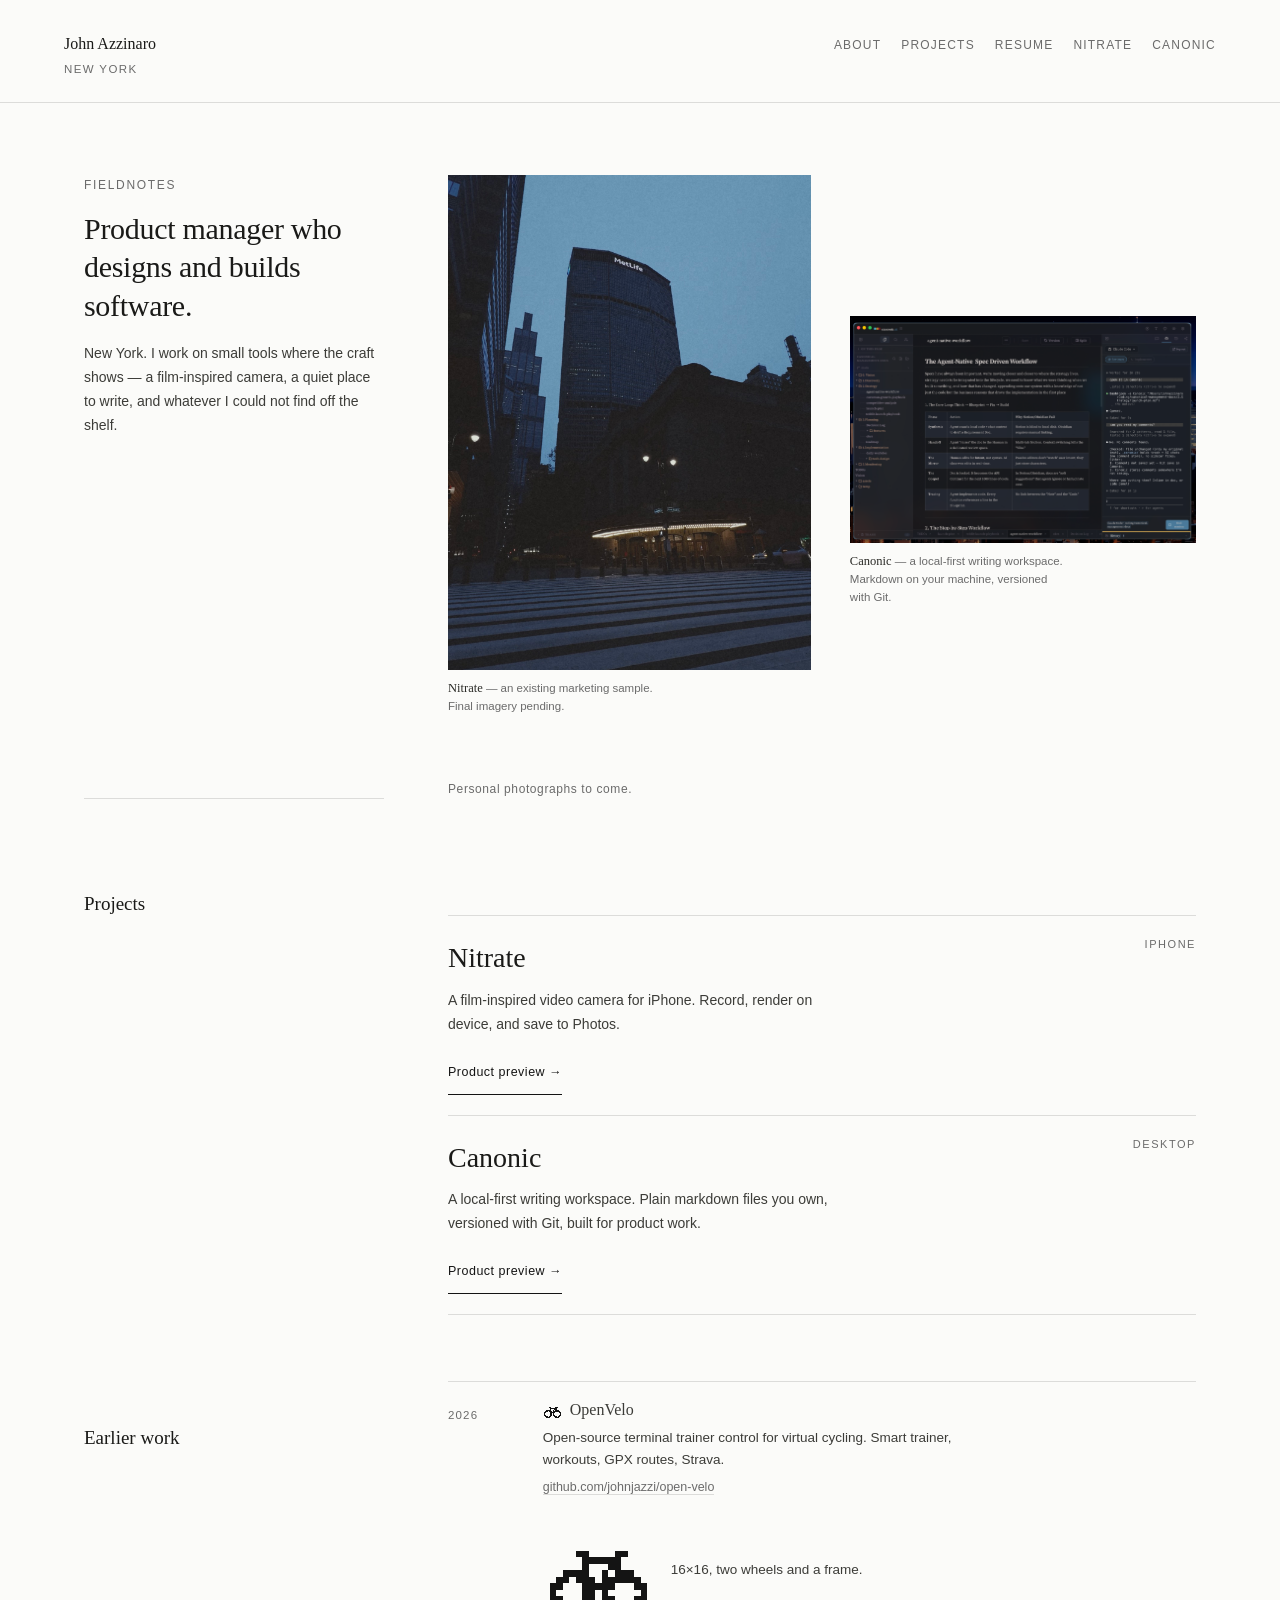
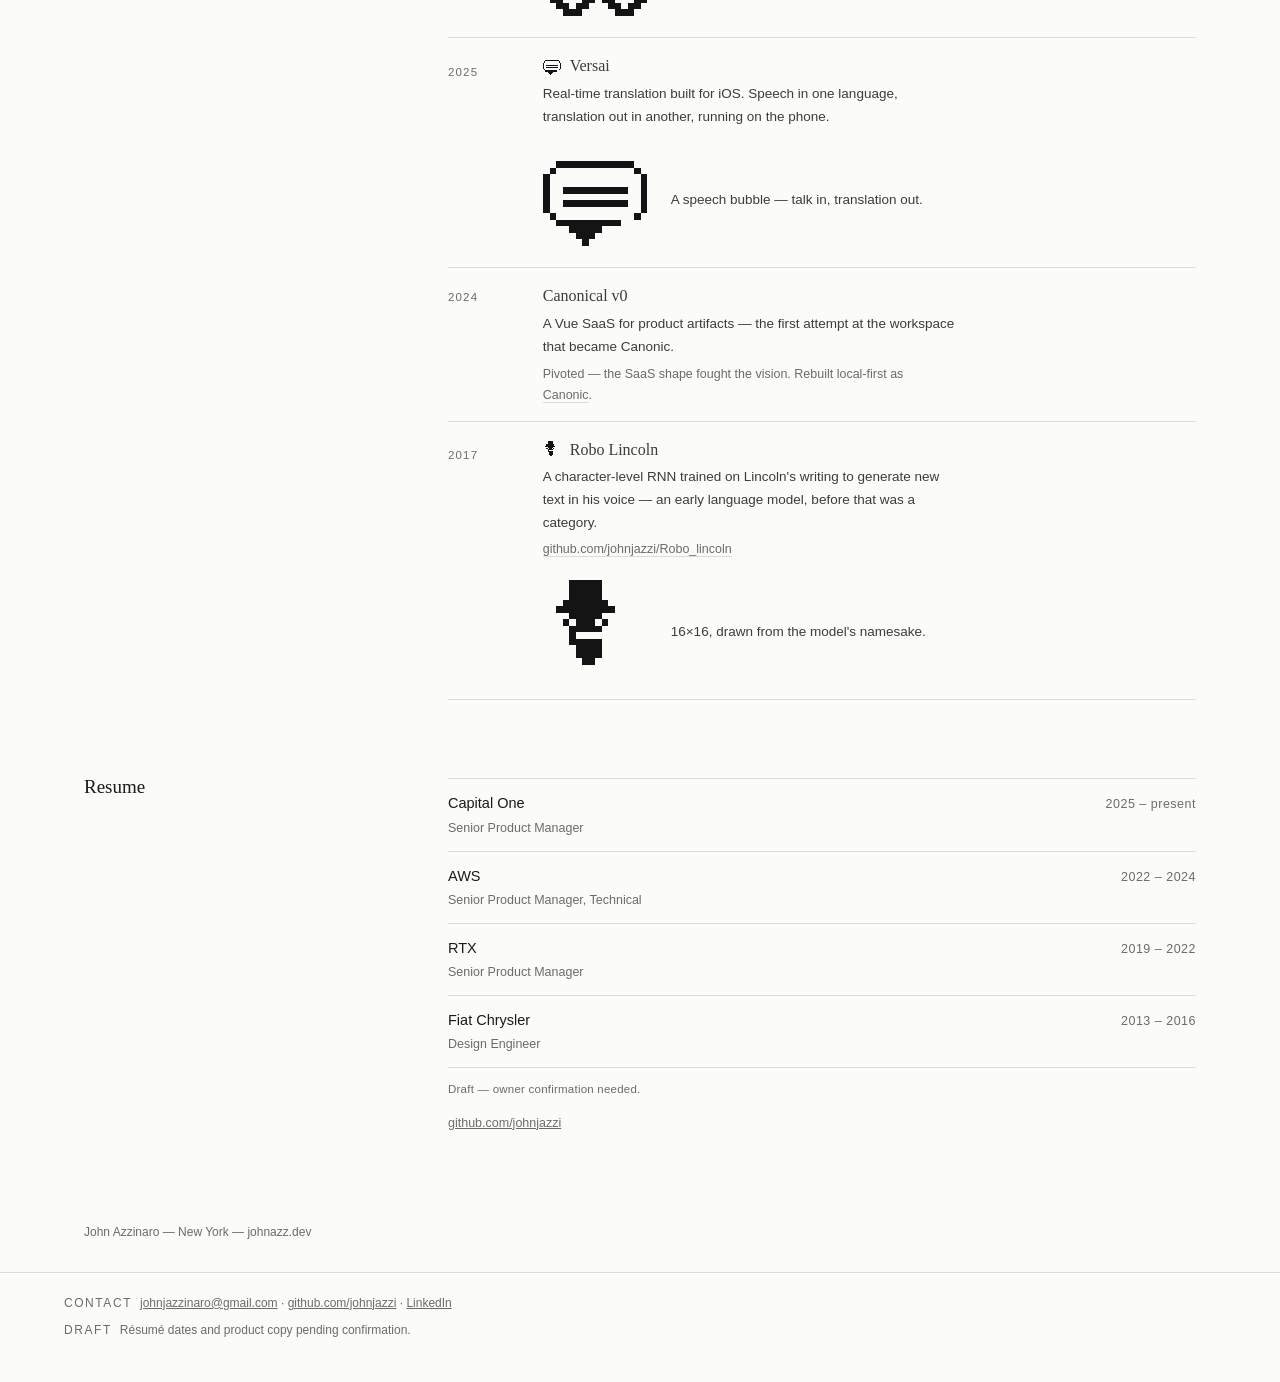
==== index.html @ 2a5fc93a "johnazz.dev: Fieldnotes portfolio site, Nitrate and Canonic pages Home page, two product pages and a" ====
<!doctype html>
<html lang="en">
<head>
<meta charset="utf-8">
<meta name="viewport" content="width=device-width, initial-scale=1">
<title>John Azzinaro — product manager who designs and builds software</title>
<meta name="description" content="Nitrate, a film-inspired camera for iPhone. Canonic, a local-first writing workspace. Selected earlier work.">
<link rel="icon" href="assets/favicon.svg" type="image/svg+xml">
<link rel="stylesheet" href="assets/site.css">
</head>
<body class="dir dir-fieldnotes">
<a class="skip" href="#main">Skip to content</a>
  <header class="bar">
    <div class="who">John Azzinaro <span>New York</span></div>
    <nav aria-label="Sections">
      <a href="#f-about">About</a>
      <a href="#f-projects">Projects</a>
      <a href="#f-resume">Resume</a>
      <a href="nitrate/">Nitrate</a>
      <a href="canonic/">Canonic</a>
    </nav>
  </header>
<main id="main">

  <div class="wrap">

    <section id="f-about">
      <div class="col">
        <div class="lede">
          <p class="place">Fieldnotes</p>
          <h1>Product manager who designs and builds software.</h1>
          <p>New York. I work on small tools where the craft shows — a film-inspired camera, a quiet place to write, and whatever I could not find off the shelf.</p>

        </div>
        <div class="spread">
          <figure>
            <img src="assets/nitrate-frame.jpg" alt="Existing Nitrate marketing sample">
            <figcaption><b>Nitrate</b> — an existing marketing sample. Final imagery pending.</figcaption>
          </figure>
          <figure class="fig-fat">
            <img src="assets/canonic.png" alt="Canonic, a local-first writing workspace">
            <figcaption><b>Canonic</b> — a local-first writing workspace. Markdown on your machine, versioned with Git.</figcaption>
          </figure>
        </div>
        <div class="rule"></div>
        <p style="font-size:12px;letter-spacing:.05em;color:var(--muted);margin:0">Personal photographs to come.</p>
      </div>
    </section>

    <section id="f-projects">
      <div class="col">
        <div class="lede"><h2>Projects</h2></div>
        <div class="proj">
          <article>
            <div>
              <h3>Nitrate</h3>
              <p>A film-inspired video camera for iPhone. Record, render on device, and save to Photos.</p>
              <a class="more" href="nitrate/">Product preview →</a>
            </div>
            <span class="tag">iPhone</span>
          </article>
          <article>
            <div>
              <h3>Canonic</h3>
              <p>A local-first writing workspace. Plain markdown files you own, versioned with Git, built for product work.</p>
              <a class="more" href="canonic/">Product preview →</a>
            </div>
            <span class="tag">Desktop</span>
          </article>
        </div>

        <h3 style="font-family:var(--serif);font-weight:400;font-size:19px;margin:44px 0 4px">Earlier work</h3>
        <ul class="work">
          <li>
            <span class="yr">2026</span>
            <div>
              <p class="nm"><img src="assets/openvelo-16bit.svg" alt="" aria-hidden="true">OpenVelo</p>
              <p>Open-source terminal trainer control for virtual cycling. Smart trainer, workouts, GPX routes, Strava.</p>
              <p class="note"><a href="https://github.com/johnjazzi/open-velo">github.com/johnjazzi/open-velo</a></p>
              <div class="glyph">
                <img src="assets/openvelo-16bit.svg" alt="16-bit bicycle mark: two pixel-art wheels joined by a frame">
                <p>16×16, two wheels and a frame.</p>
              </div>
            </div>
          </li>
          <li>
            <span class="yr">2025</span>
            <div>
              <p class="nm"><img src="assets/versai-bubble.svg" alt="" aria-hidden="true">Versai</p>
              <p>Real-time translation built for iOS. Speech in one language, translation out in another, running on the phone.</p>
              <div class="glyph">
                <img src="assets/versai-bubble.svg" alt="Speech bubble mark with two lines of text inside">
                <p>A speech bubble — talk in, translation out.</p>
              </div>
            </div>
          </li>
          <li>
            <span class="yr">2024</span>
            <div>
              <p class="nm">Canonical v0</p>
              <p>A Vue SaaS for product artifacts — the first attempt at the workspace that became Canonic.</p>
              <p class="note"><em class="pivot">Pivoted</em> — the SaaS shape fought the vision. Rebuilt local-first as <a href="canonic/">Canonic</a>.</p>
            </div>
          </li>
          <li>
            <span class="yr">2017</span>
            <div>
              <p class="nm"><img src="assets/lincoln-8bit.svg" alt="" aria-hidden="true">Robo Lincoln</p>
              <p>A character-level RNN trained on Lincoln's writing to generate new text in his voice — an early language model, before that was a category.</p>
              <p class="note"><a href="https://github.com/johnjazzi/Robo_lincoln">github.com/johnjazzi/Robo_lincoln</a></p>
              <div class="glyph">
                <img src="assets/lincoln-8bit.svg" alt="8-bit portrait mark: a bearded man in a stovepipe hat">
                <p>16×16, drawn from the model's namesake.</p>
              </div>
            </div>
          </li>
        </ul>
      </div>
    </section>

    <section id="f-resume">
      <div class="col">
        <div class="lede"><h2>Resume</h2></div>
        <div>
          <ul class="roles">
            <li><span>Capital One<em>Senior Product Manager</em></span><span class="yr">2025 – present</span></li>
            <li><span>AWS<em>Senior Product Manager, Technical</em></span><span class="yr">2022 – 2024</span></li>
            <li><span>RTX<em>Senior Product Manager</em></span><span class="yr">2019 – 2022</span></li>
            <li><span>Fiat Chrysler<em>Design Engineer</em></span><span class="yr">2013 – 2016</span></li>
          </ul>
          <p class="draft">Draft — owner confirmation needed.</p>
          <p style="font-size:12.5px;margin:14px 0 0"><a href="https://github.com/johnjazzi" style="color:var(--muted)">github.com/johnjazzi</a></p>
        </div>
      </div>
    </section>

    <div class="tail">John Azzinaro — New York — johnazz.dev</div>
  </div>
</div>


</main>

<footer class="site-foot">
  <p style="margin:0 0 6px"><span class="k">Contact</span><a href="mailto:johnjazzinaro@gmail.com">johnjazzinaro@gmail.com</a> · <a href="https://github.com/johnjazzi">github.com/johnjazzi</a> · <a href="https://www.linkedin.com/in/john-azzinaro-6a1a6b59/">LinkedIn</a></p>
  <p style="margin:0"><span class="k">Draft</span>Résumé dates and product copy pending confirmation.</p>
</footer>
</body>
</html>
---- assets/site.css ----
section[id]{scroll-margin-top:130px}
@media(min-width:641px){section[id]{scroll-margin-top:80px}}
/* ============================================================
   johnazz.dev — DESIGN STUDY (local exploration, not production)
   Three distinct compositions: index / fieldnotes / studio
   ============================================================ */
:root{
  --ink:#141414; --muted:#6b6b6b; --faint:#9a9a9a; --rule:#dcdcda;
  --paper:#fbfbf9; --paper-pure:#ffffff;
  --sans:"Helvetica Neue",Helvetica,Arial,sans-serif;
  --serif:Georgia,"Times New Roman",serif;
  --pad:clamp(20px,5vw,72px);
}
*{box-sizing:border-box}
html{-webkit-text-size-adjust:100%}
body{margin:0;color:var(--ink);background:var(--paper-pure);
  font-family:var(--sans);font-size:16px;line-height:1.6}
a{color:inherit}
img{max-width:100%;display:block}
:focus-visible{outline:2px solid var(--ink);outline-offset:3px;border-radius:1px}
.skip{position:absolute;left:-9999px}
.skip:focus{left:12px;top:12px;background:#fff;padding:10px 14px;z-index:200}
@media(max-width:640px){.help .cols{grid-template-columns:1fr}}
/* ============================================================
   DIRECTION 2 — FIELDNOTES  (asymmetric editorial spread) — DEFAULT
   ============================================================ */
.dir-fieldnotes{background:var(--paper);font-family:var(--sans);color:#1a1a18}
.dir-fieldnotes .bar{display:flex;align-items:baseline;gap:20px;flex-wrap:wrap;
  padding:24px var(--pad);border-bottom:1px solid var(--rule)}
.dir-fieldnotes .bar .who{font-family:var(--serif);font-size:16px}
.dir-fieldnotes .bar .who span{font-family:var(--sans);font-size:11.5px;letter-spacing:.12em;
  text-transform:uppercase;color:var(--muted);display:block;margin-top:3px}
.dir-fieldnotes .bar nav{margin-left:auto;display:flex;gap:20px;font-size:12px;
  letter-spacing:.1em;text-transform:uppercase}
.dir-fieldnotes .bar nav a{text-decoration:none;color:var(--muted);min-height:44px;
  display:inline-flex;align-items:center}
.dir-fieldnotes .bar nav a:hover{color:var(--ink)}
.dir-fieldnotes .wrap{max-width:1240px;margin:0 auto;padding:0 var(--pad)}
.dir-fieldnotes section{padding:clamp(46px,8vh,96px) 0 0}
.dir-fieldnotes .col{display:grid;grid-template-columns:minmax(210px,300px) 1fr;gap:clamp(28px,5vw,72px)}
.dir-fieldnotes .lede{position:sticky;top:70px;align-self:start}
.dir-fieldnotes .lede h1{font-family:var(--serif);font-weight:400;font-size:clamp(22px,2.4vw,30px);
  line-height:1.28;margin:0 0 16px;letter-spacing:-.01em}
.dir-fieldnotes .lede p{font-size:14px;line-height:1.72;color:#3c3c38;margin:0 0 14px}
.dir-fieldnotes .lede .place{font-size:12px;letter-spacing:.14em;text-transform:uppercase;color:var(--muted)}
.dir-fieldnotes h2{font-family:var(--serif);font-weight:400;font-size:19px;margin:0 0 4px}
.dir-fieldnotes .rule{height:1px;background:var(--rule);margin:18px 0}
.dir-fieldnotes .spread{display:grid;grid-template-columns:1.05fr 1fr;
  gap:clamp(18px,3vw,44px);align-items:start}
.dir-fieldnotes figure{margin:0}
.dir-fieldnotes figcaption{font-size:11.5px;line-height:1.55;color:var(--muted);margin-top:9px;
  max-width:34ch}
.dir-fieldnotes figcaption b{color:#2a2a26;font-weight:500;font-family:var(--serif);font-size:12.5px}
.dir-fieldnotes .fig-fat{margin-top:clamp(60px,11vw,150px)}
.dir-fieldnotes .proj{margin-top:26px}
.dir-fieldnotes .proj article{display:grid;grid-template-columns:1fr auto;gap:24px;
  padding:20px 0;border-top:1px solid var(--rule);align-items:start}
.dir-fieldnotes .proj article:last-child{border-bottom:1px solid var(--rule)}
.dir-fieldnotes .proj h3{font-family:var(--serif);font-weight:400;font-size:clamp(20px,2.6vw,28px);
  margin:0 0 8px}
.dir-fieldnotes .proj p{margin:0;font-size:14px;line-height:1.7;color:#3c3c38;max-width:52ch}
.dir-fieldnotes .proj .tag{font-size:11px;letter-spacing:.14em;text-transform:uppercase;
  color:var(--muted);white-space:nowrap}
.dir-fieldnotes .proj a.more{display:inline-flex;align-items:center;gap:7px;margin-top:14px;
  font-size:12.5px;letter-spacing:.04em;text-decoration:none;color:var(--ink);
  border-bottom:1px solid var(--ink);min-height:44px}
/* earlier work: dated index with a hairline spine */
.dir-fieldnotes .work{margin:2px 0 0;padding:0;list-style:none}
.dir-fieldnotes .work li{display:grid;grid-template-columns:64px 1fr;gap:clamp(16px,2.4vw,34px);
  padding:15px 0;border-top:1px solid var(--rule);align-items:baseline}
.dir-fieldnotes .work li:last-child{border-bottom:1px solid var(--rule)}
.dir-fieldnotes .work .yr{font-size:11.5px;letter-spacing:.1em;color:var(--muted);
  text-transform:uppercase;padding-top:2px}
.dir-fieldnotes .work .nm{font-family:var(--serif);font-size:16px;margin:0 0 3px;display:flex;
  align-items:center;gap:9px}
.dir-fieldnotes .work .nm img{width:18px;height:18px;image-rendering:pixelated}
/* one pixel glyph per project that has one, at full size inside its own entry */
.dir-fieldnotes .glyph{display:grid;grid-template-columns:104px 1fr;gap:14px 24px;
  align-items:center;margin:20px 0 0}
.dir-fieldnotes .glyph img{width:104px;height:104px;image-rendering:pixelated}
.dir-fieldnotes .glyph p{margin:0;font-size:12.5px;line-height:1.7;color:var(--muted);max-width:34ch}
.dir-fieldnotes .work p{margin:0;font-size:13.5px;line-height:1.68;color:#3c3c38;max-width:56ch}
.dir-fieldnotes .work .note{font-size:12.5px;color:var(--muted);margin-top:5px}
.dir-fieldnotes .work a{color:var(--muted);text-decoration:none;border-bottom:1px solid var(--rule)}
.dir-fieldnotes .work a:hover{color:var(--ink)}
.dir-fieldnotes .work em.pivot{font-style:normal;color:var(--muted)}
.dir-fieldnotes .roles{margin:6px 0 0;padding:0;list-style:none}
.dir-fieldnotes .roles li{display:grid;grid-template-columns:1fr auto;gap:20px;padding:13px 0;
  border-top:1px solid var(--rule);align-items:baseline;font-size:14.5px}
.dir-fieldnotes .roles li:last-child{border-bottom:1px solid var(--rule)}
.dir-fieldnotes .roles .yr{font-size:12.5px;color:var(--muted);letter-spacing:.04em}
.dir-fieldnotes .roles em{font-style:normal;color:var(--muted);font-size:12.5px;display:block;margin-top:2px}
.dir-fieldnotes .draft{font-size:11.5px;color:var(--muted);margin-top:12px;letter-spacing:.02em}
.dir-fieldnotes .tail{padding:clamp(56px,10vh,110px) 0 30px;font-size:12px;color:var(--muted)}
@media(max-width:900px){
  .dir-fieldnotes .col{grid-template-columns:1fr}
  .dir-fieldnotes .lede{position:static}
  .dir-fieldnotes .spread{grid-template-columns:1fr}
  .dir-fieldnotes .fig-fat{margin-top:24px}
}
@media(max-width:640px){
  .dir-studio .row .peek{display:none}
  .dir-studio .mobpeek{display:block;width:min(62%,220px);margin-top:16px;
    box-shadow:0 4px 18px rgba(0,0,0,.14)}
}
/* ============================================================
   PRODUCT PREVIEW VIEWS  (/nitrate, /canonic)
   ============================================================ */
#preview{display:none}
body.previewing #sitewrap{display:none}
body.previewing #preview{display:block}
.pv-banner{background:#141414;color:#fff;font-size:12px;letter-spacing:.06em;
  padding:10px var(--pad);display:flex;gap:16px;flex-wrap:wrap;align-items:center}
.pv-banner .lab{background:#fff;color:#000;font-size:10.5px;letter-spacing:.14em;
  text-transform:uppercase;padding:3px 8px;border-radius:2px;font-weight:700}
.pv-banner a{color:#fff;text-decoration:underline;min-height:44px;display:inline-flex;align-items:center}
.pv-wrap{max-width:1080px;margin:0 auto;padding:clamp(30px,7vh,80px) var(--pad) 60px}
.pv-wrap h1{font-size:clamp(28px,4.4vw,52px);line-height:1.06;font-weight:700;margin:0 0 10px;
  letter-spacing:-.02em}
.pv-wrap .sub{font-size:16px;color:#555;margin:0 0 30px;max-width:58ch;line-height:1.6}
.pv-vs{font-family:ui-monospace,Menlo,monospace;font-size:12px;color:#777;margin-bottom:26px}
.pv-shots{display:grid;gap:clamp(20px,3vw,36px);align-items:start}
.pv-shots.two{grid-template-columns:1fr 1fr}
.pv-shots figure{margin:0}
.pv-shots img{border:1px solid var(--rule);background:#fff}
.pv-shots figcaption{font-size:12px;color:var(--muted);margin-top:9px;line-height:1.6}
.pv-note{margin-top:34px;border-top:1px solid var(--rule);padding-top:16px;
  font-size:13px;color:#444;line-height:1.7;max-width:60ch}
.pv-note b{font-weight:600}
.pv-back{margin-top:40px;font-size:13px}
.pv-back a{text-decoration:underline;min-height:44px;display:inline-flex;align-items:center}
@media(max-width:700px){.pv-shots.two{grid-template-columns:1fr}}
@media(prefers-reduced-motion:reduce){
  *{transition:none!important;animation:none!important}
}
/* ---- site shell (not part of the study) ---------------------------------- */
*{box-sizing:border-box}
html{-webkit-text-size-adjust:100%}
body{margin:0;background:var(--paper);color:#1a1a18;
  font-family:var(--sans);font-size:16px;line-height:1.6}
a{color:inherit}
img{max-width:100%;display:block}
:focus-visible{outline:2px solid var(--ink);outline-offset:3px;border-radius:1px}
.skip{position:absolute;left:-9999px}
.skip:focus{left:12px;top:12px;background:#fff;padding:10px 14px;z-index:200}
.dir-fieldnotes .bar nav a[aria-current="page"]{color:var(--ink);
  text-decoration:underline;text-underline-offset:5px}
.pv-wrap{max-width:1080px;margin:0 auto;padding:clamp(30px,7vh,80px) var(--pad) 60px}
.pv-wrap h2{font-family:var(--serif);font-weight:400;font-size:19px;margin:26px 0 4px}
.pv-wrap p{max-width:62ch}
.pv-cta{display:inline-flex;align-items:center;min-height:44px;font-size:13px;
  text-decoration:none;border-bottom:1px solid var(--ink)}
.product-foot{border-top:1px solid var(--rule);margin-top:56px;padding-top:18px;
  font-size:12px;color:var(--muted)}
.site-foot{border-top:1px solid var(--rule);padding:20px var(--pad) 40px;
  font-size:12px;color:var(--muted);line-height:1.8}
.site-foot .k{letter-spacing:.13em;text-transform:uppercase;margin-right:8px}
.site-foot a{color:var(--muted)}
.site-foot a:hover{color:var(--ink)}
/* the site nav carries two more links than the study's did: let it wrap under
   the name on narrow screens instead of pushing past the viewport */
@media(max-width:640px){
  .dir-fieldnotes .bar{padding-top:18px}
  .dir-fieldnotes .bar nav{margin-left:0;width:100%;flex-wrap:wrap;gap:8px 16px}
}
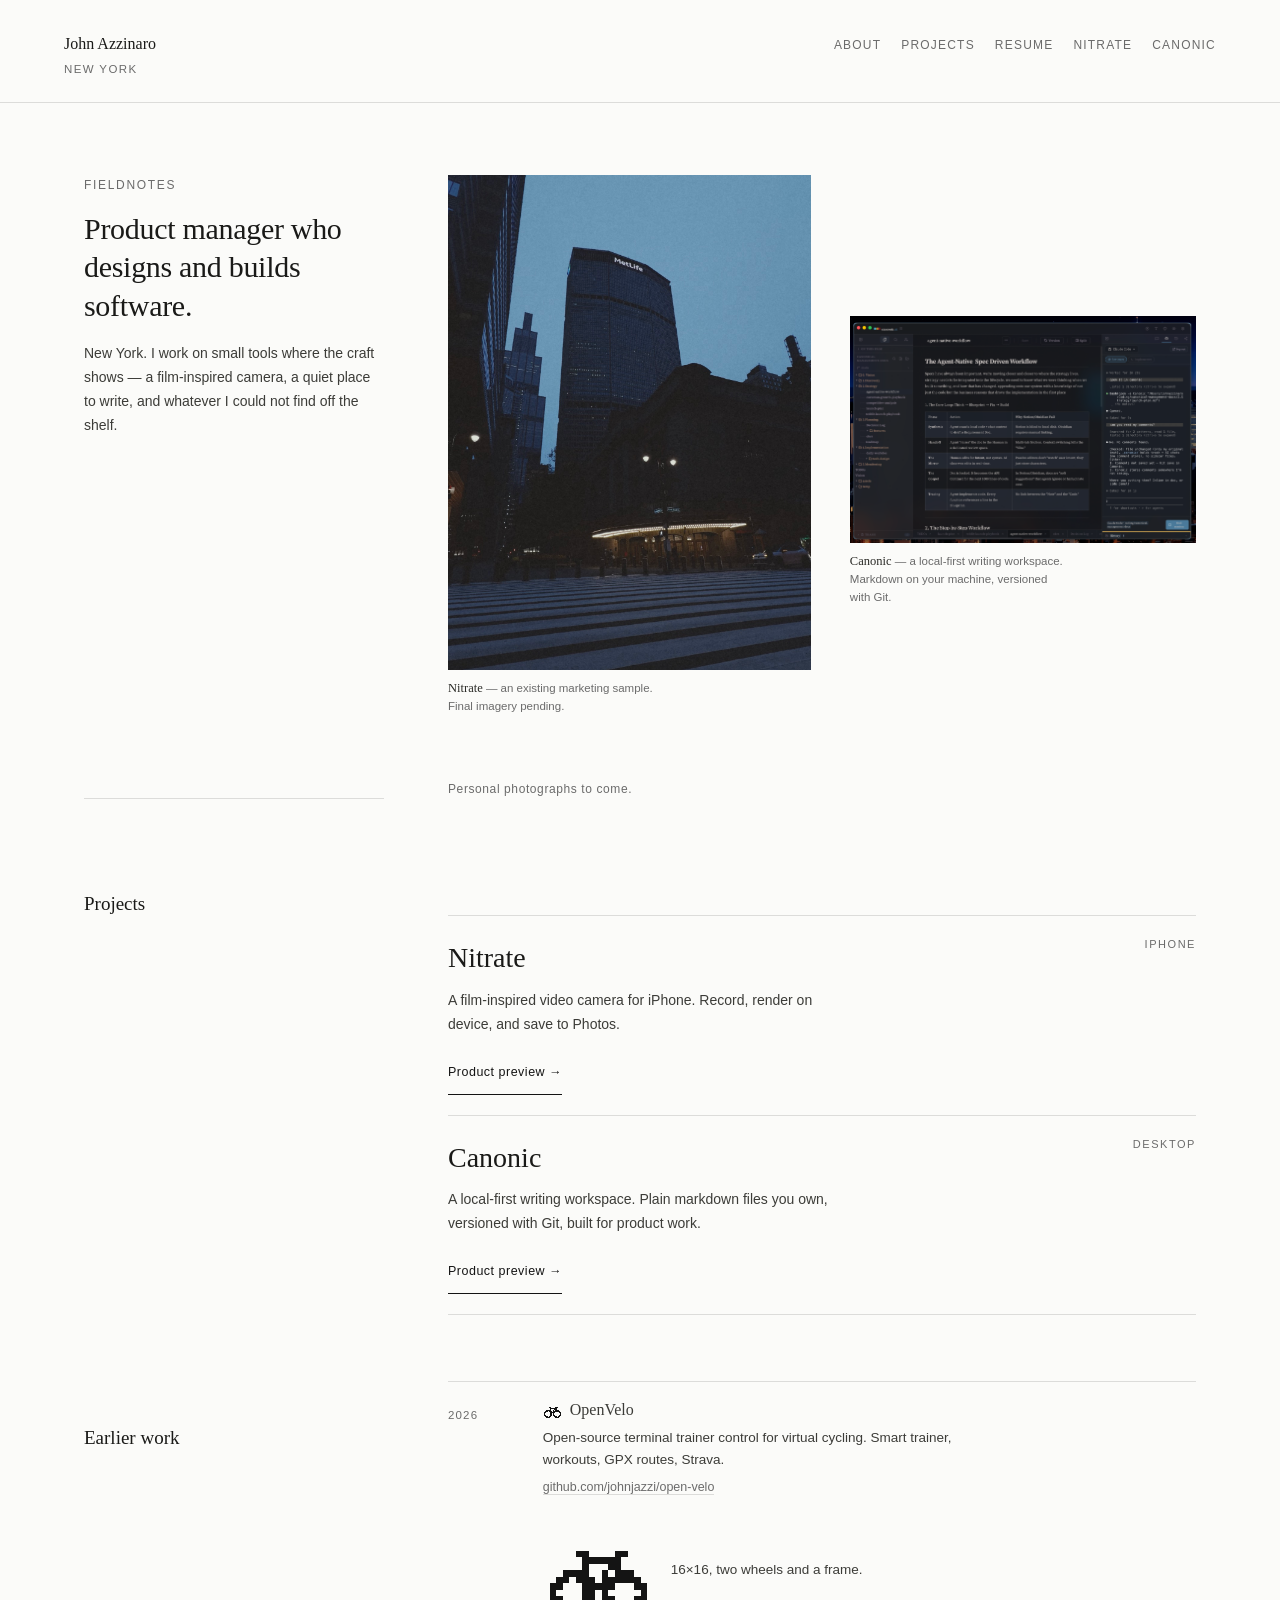
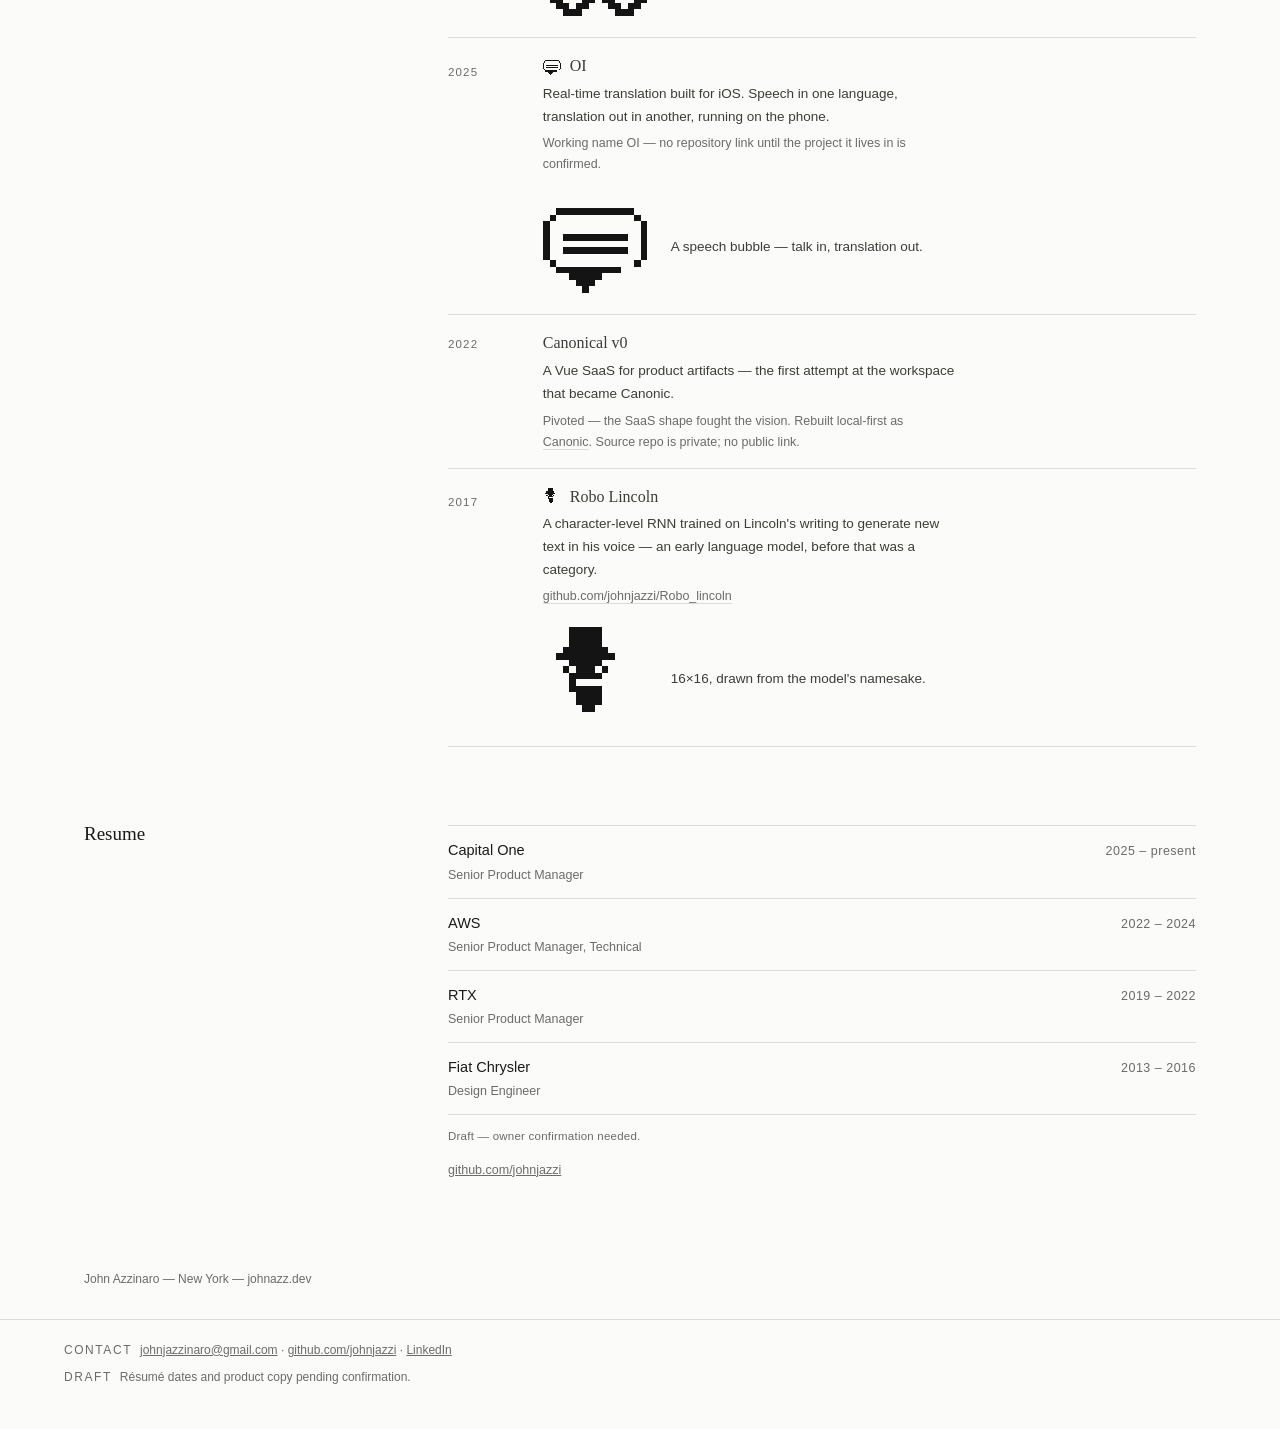
==== commit 4b465eb4: "Correct earlier-work facts: OI naming, Canonical v0 year - Use the name OI for the real-time iOS tra" ====
--- a/index.html
+++ b/index.html
@@ -86,8 +86,9 @@
           <li>
             <span class="yr">2025</span>
             <div>
-              <p class="nm"><img src="assets/versai-bubble.svg" alt="" aria-hidden="true">Versai</p>
+              <p class="nm"><img src="assets/versai-bubble.svg" alt="" aria-hidden="true">OI</p>
               <p>Real-time translation built for iOS. Speech in one language, translation out in another, running on the phone.</p>
+              <p class="note">Working name OI — no repository link until the project it lives in is confirmed.</p>
               <div class="glyph">
                 <img src="assets/versai-bubble.svg" alt="Speech bubble mark with two lines of text inside">
                 <p>A speech bubble — talk in, translation out.</p>
@@ -95,11 +96,11 @@
             </div>
           </li>
           <li>
-            <span class="yr">2024</span>
+            <span class="yr">2022</span>
             <div>
               <p class="nm">Canonical v0</p>
               <p>A Vue SaaS for product artifacts — the first attempt at the workspace that became Canonic.</p>
-              <p class="note"><em class="pivot">Pivoted</em> — the SaaS shape fought the vision. Rebuilt local-first as <a href="canonic/">Canonic</a>.</p>
+              <p class="note"><em class="pivot">Pivoted</em> — the SaaS shape fought the vision. Rebuilt local-first as <a href="canonic/">Canonic</a>. Source repo is private; no public link.</p>
             </div>
           </li>
           <li>
